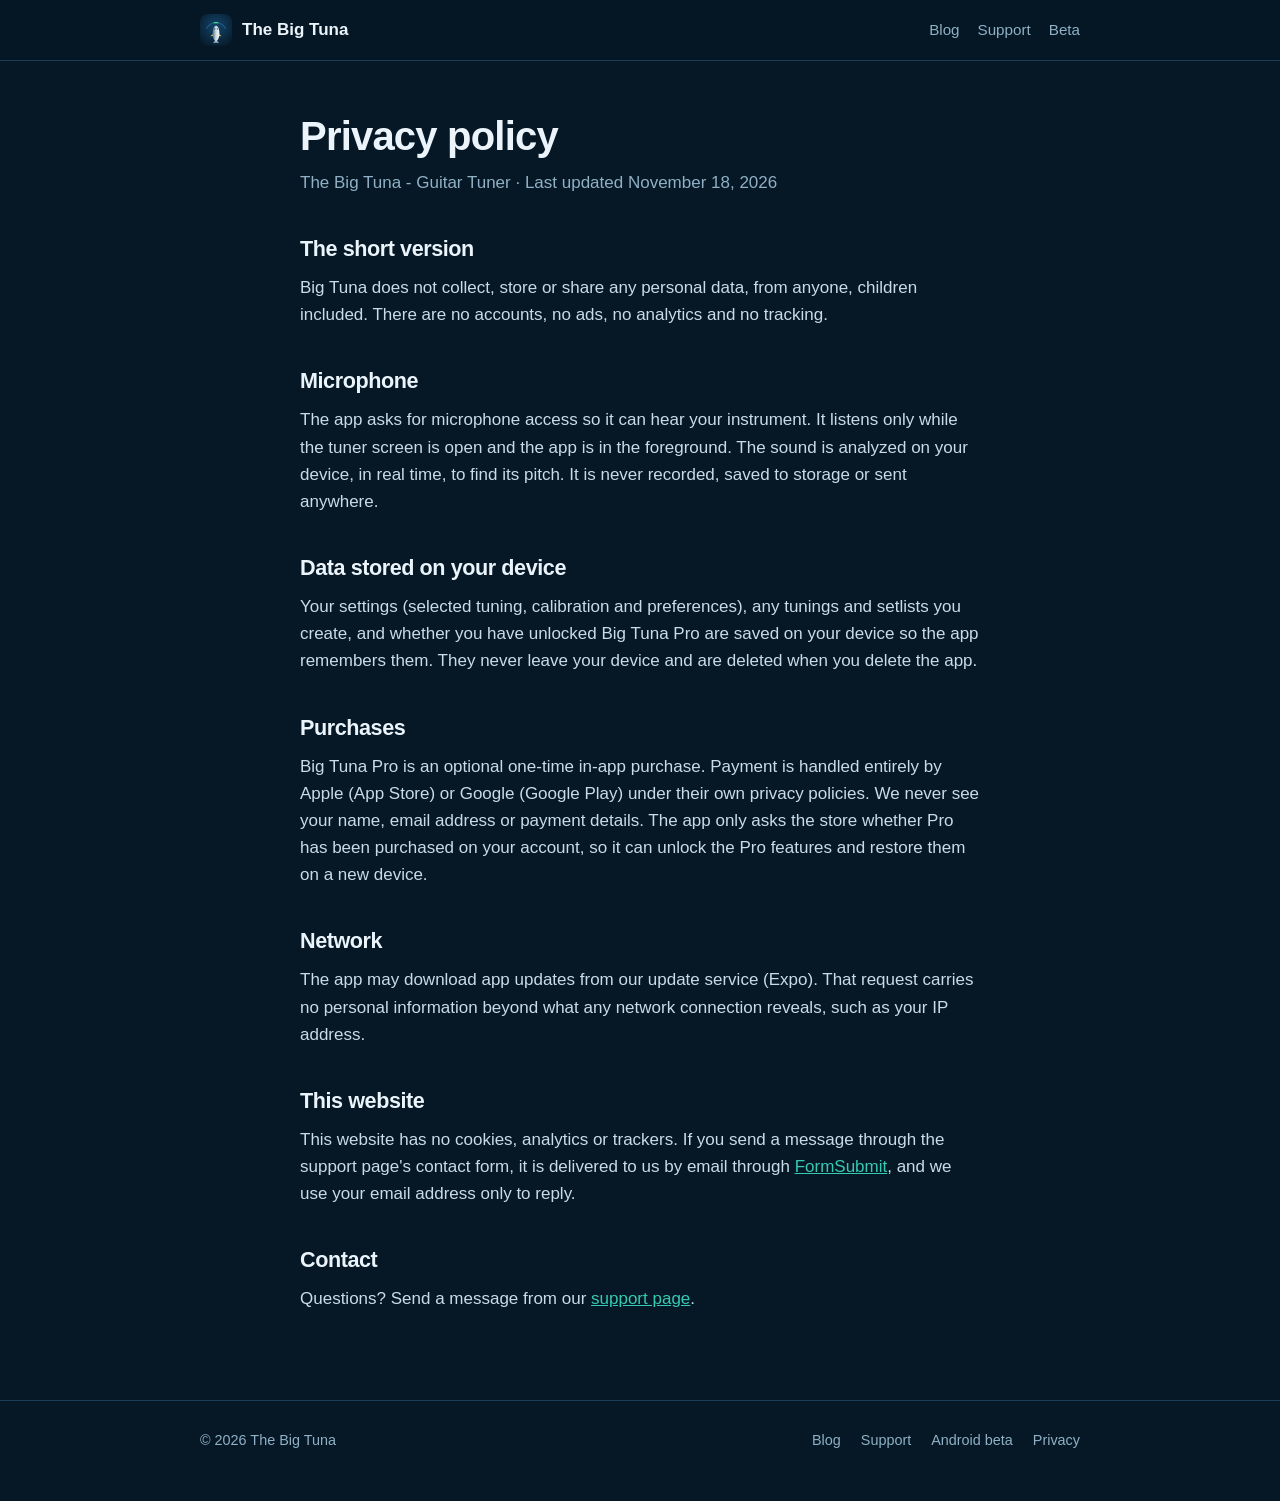
==== privacy/index.html @ bd8655a1 "Deploy site 2026-11-20T17:50Z" ====
<!doctype html>
<html lang="en">
<head>
  <meta charset="utf-8">
  <meta name="viewport" content="width=device-width, initial-scale=1">
  <title>Big Tuna Privacy Policy</title>
  <meta name="description" content="The Big Tuna - Guitar Tuner collects no personal data: no accounts, no ads, no analytics. Sound is analyzed on your phone and never recorded.">
  <link rel="canonical" href="https://tnrich.github.io/big-tuna-site/privacy/">
  <meta name="theme-color" content="#061826">
  <meta property="og:type" content="website">
  <meta property="og:site_name" content="The Big Tuna">
  <meta property="og:url" content="https://tnrich.github.io/big-tuna-site/privacy/">
  <meta property="og:title" content="Big Tuna Privacy Policy">
  <meta property="og:description" content="The Big Tuna - Guitar Tuner collects no personal data: no accounts, no ads, no analytics. Sound is analyzed on your phone and never recorded.">
  <meta property="og:image" content="https://tnrich.github.io/big-tuna-site/img/og.png">
  <meta name="twitter:card" content="summary_large_image">
  <link rel="icon" href="../img/favicon.png">
  <link rel="stylesheet" href="../style.css?v=20eb42f7">
</head>
<body>

<nav>
  <div class="wrap">
    <a class="brand" href="../"><img src="../img/icon.png" alt=""><span>The Big Tuna</span></a>
    <a class="link" href="../blog/">Blog</a>
    <a class="link" href="../support/">Support</a>
    <a class="link" href="../beta/">Beta</a>
  </div>
</nav>

<main class="wrap narrow prose">
<h1>Privacy policy</h1>
<p class="meta">The Big Tuna - Guitar Tuner · Last updated November 18, 2026</p>

<h2>The short version</h2>
<p>Big Tuna does not collect, store or share any personal data, from anyone, children included.
There are no accounts, no ads, no analytics and no tracking.</p>

<h2>Microphone</h2>
<p>The app asks for microphone access so it can hear your instrument. It listens only while the
tuner screen is open and the app is in the foreground. The sound is analyzed on your device, in
real time, to find its pitch. It is never recorded, saved to storage or sent anywhere.</p>

<h2>Data stored on your device</h2>
<p>Your settings (selected tuning, calibration and preferences), any tunings and setlists you create,
and whether you have unlocked Big Tuna Pro are saved on your device so the app remembers them. They
never leave your device and are deleted when you delete the app.</p>

<h2>Purchases</h2>
<p>Big Tuna Pro is an optional one-time in-app purchase. Payment is handled entirely by Apple (App
Store) or Google (Google Play) under their own privacy policies. We never see your name, email
address or payment details. The app only asks the store whether Pro has been purchased on your
account, so it can unlock the Pro features and restore them on a new device.</p>

<h2>Network</h2>
<p>The app may download app updates from our update service (Expo). That request carries no personal
information beyond what any network connection reveals, such as your IP address.</p>

<h2>This website</h2>
<p>This website has no cookies, analytics or trackers. If you send a message through the support
page's contact form, it is delivered to us by email through <a href="https://formsubmit.co/">FormSubmit</a>,
and we use your email address only to reply.</p>

<h2>Contact</h2>
<p>Questions? Send a message from our <a href="../support/#contact">support page</a>.</p>
</main>

<footer>
  <div class="wrap">
    <span>© 2026 The Big Tuna</span>
    <a href="../blog/">Blog</a>
    <a href="../support/">Support</a>
    <a href="../beta/">Android beta</a>
    <a href="../privacy/">Privacy</a>
  </div>
</footer>
</body>
</html>
---- style.css ----
:root {
  --bg: #061826;
  --raised: #0c2438;
  --raised-2: #123049;
  --border: #1c3d58;
  --text: #eaf4fa;
  --muted: #8fb0c5;
  --accent: #36c9b4;
  --green: #45e08f;
  --gold: #f2c14e;
  --coral: #ff8a5b;
  --grid: rgba(54, 201, 180, 0.06);
}

* { margin: 0; padding: 0; box-sizing: border-box; }
html { scroll-behavior: smooth; }
body {
  background: var(--bg);
  color: var(--text);
  font: 17px/1.6 -apple-system, BlinkMacSystemFont, "Segoe UI", Roboto, Helvetica, Arial, sans-serif;
  -webkit-font-smoothing: antialiased;
}
a { color: var(--accent); }
img { max-width: 100%; }

.wrap { max-width: 920px; margin: 0 auto; padding: 0 20px; }
.narrow { max-width: 720px; }

/* Nav */
nav { border-bottom: 1px solid var(--border); padding: 14px 0; background: rgba(6, 24, 38, 0.85); position: sticky; top: 0; z-index: 20; backdrop-filter: blur(10px); -webkit-backdrop-filter: blur(10px); }
nav .wrap { display: flex; align-items: center; gap: 18px; }
nav img { width: 32px; height: 32px; border-radius: 8px; }
nav .brand { display: flex; align-items: center; gap: 10px; font-weight: 700; color: var(--text); text-decoration: none; margin-right: auto; white-space: nowrap; }
nav a.link { color: var(--muted); text-decoration: none; font-size: 0.95rem; white-space: nowrap; }
nav a.link:hover, nav a.link[aria-current] { color: var(--text); }
@media (max-width: 480px) {
  nav .wrap { gap: 12px; }
  nav .brand span { display: none; }
  nav a.link { font-size: 0.9rem; }
}

/* Hero */
.hero {
  position: relative;
  overflow: hidden;
  padding: 72px 0 64px;
  text-align: center;
  background:
    radial-gradient(ellipse 60% 55% at 50% 20%, rgba(54, 201, 180, 0.16), transparent 70%),
    linear-gradient(var(--grid) 1px, transparent 1px) 0 0 / 40px 40px,
    linear-gradient(90deg, var(--grid) 1px, transparent 1px) 0 0 / 40px 40px;
  border-bottom: 1px solid var(--border);
}
.hero .icon { width: 112px; height: 112px; border-radius: 26px; box-shadow: 0 12px 48px rgba(54, 201, 180, 0.28); }
.hero h1 { font-size: clamp(2.3rem, 7vw, 3.8rem); line-height: 1.05; letter-spacing: -0.03em; margin: 28px 0 14px; }
.hero h1 .green { color: var(--green); display: block; }
.hero .tagline { font-size: clamp(1.1rem, 2.6vw, 1.35rem); color: var(--muted); max-width: 560px; margin: 0 auto; }
.ctas { display: flex; gap: 12px; justify-content: center; flex-wrap: wrap; margin-top: 30px; }
.btn {
  display: inline-flex; align-items: center; gap: 8px;
  background: var(--accent); color: var(--bg);
  font-weight: 700; text-decoration: none;
  padding: 13px 26px; border-radius: 999px; border: 0;
  font-size: 1rem; cursor: pointer; font-family: inherit;
}
.btn:hover { background: var(--green); }
.btn.ghost { background: transparent; color: var(--text); border: 1px solid var(--border); }
.btn.ghost:hover { border-color: var(--accent); background: transparent; }
.btn.soon { background: var(--raised); color: var(--muted); border: 1px solid var(--border); cursor: default; }
.pills { display: flex; gap: 10px; justify-content: center; flex-wrap: wrap; margin-top: 26px; }
.pill { border: 1px solid var(--border); background: var(--raised); border-radius: 999px; padding: 6px 16px; font-size: 0.9rem; font-weight: 600; }
.pill.green { color: var(--green); }

/* Sections */
section { padding: 64px 0; }
section + section { border-top: 1px solid var(--border); }
h2 { font-size: clamp(1.6rem, 4vw, 2rem); line-height: 1.2; letter-spacing: -0.02em; margin-bottom: 12px; }
h2 .accent { color: var(--green); }
.lede { color: var(--muted); max-width: 620px; margin-bottom: 28px; }
.center { text-align: center; }
.center .lede { margin-left: auto; margin-right: auto; }

.steps { list-style: none; counter-reset: step; display: grid; gap: 14px; grid-template-columns: repeat(auto-fit, minmax(240px, 1fr)); }
.steps li { counter-increment: step; background: var(--raised); border: 1px solid var(--border); border-radius: 14px; padding: 22px 20px 20px; }
.steps li::before {
  content: counter(step);
  display: flex; align-items: center; justify-content: center;
  width: 32px; height: 32px; border-radius: 50%;
  background: var(--accent); color: var(--bg); font-weight: 800; margin-bottom: 12px;
}
.steps strong { display: block; margin-bottom: 4px; }
.steps span { color: var(--muted); font-size: 0.95rem; }

.cards { display: grid; grid-template-columns: repeat(auto-fit, minmax(250px, 1fr)); gap: 16px; }
.cards.two { grid-template-columns: repeat(2, 1fr); }
@media (max-width: 640px) { .cards.two { grid-template-columns: 1fr; } }
.card { background: var(--raised); border: 1px solid var(--border); border-radius: 14px; padding: 22px; }
.card h3 { font-size: 1.08rem; margin-bottom: 8px; }
.card p { color: var(--muted); font-size: 0.95rem; }
.card .tag { display: inline-block; font-size: 0.7rem; font-weight: 800; letter-spacing: 0.06em; color: var(--bg); background: var(--gold); border-radius: 6px; padding: 1px 7px; margin-left: 6px; vertical-align: 2px; }

.chips { display: flex; flex-wrap: wrap; gap: 8px; margin-top: 8px; }
.chips span { background: var(--raised-2); border: 1px solid var(--border); border-radius: 999px; padding: 4px 12px; font-size: 0.88rem; }

.pro { background: linear-gradient(180deg, rgba(242, 193, 78, 0.07), transparent); border: 1px solid rgba(242, 193, 78, 0.35); border-radius: 18px; padding: 28px; }
.pro h2 .gold { color: var(--gold); }
.pro ul { list-style: none; display: grid; gap: 10px 24px; grid-template-columns: repeat(auto-fit, minmax(250px, 1fr)); margin: 18px 0 8px; }
.pro li { padding-left: 26px; position: relative; color: var(--muted); }
.pro li::before { content: "✓"; position: absolute; left: 0; color: var(--gold); font-weight: 800; }
.pro li strong { color: var(--text); }
.pro .note { color: var(--muted); font-size: 0.95rem; margin-top: 12px; }

/* Screenshot carousel */
.carousel { position: relative; max-width: 330px; margin: 8px auto 0; }
.shots { display: flex; gap: 16px; overflow-x: auto; scroll-snap-type: x mandatory; scrollbar-width: none; }
.shots::-webkit-scrollbar { display: none; }
.shots img { flex: 0 0 100%; width: 100%; height: auto; scroll-snap-align: center; border-radius: 26px; border: 1px solid var(--border); cursor: zoom-in; }
.carousel .arrow { position: absolute; top: 45%; transform: translateY(-50%); width: 42px; height: 42px; border-radius: 50%; border: 1px solid var(--border); background: rgba(6, 24, 38, 0.8); color: var(--text); font-size: 1.3rem; line-height: 1; cursor: pointer; }
.carousel .arrow:hover { border-color: var(--accent); }
.carousel .prev { left: -60px; }
.carousel .next { right: -60px; }
@media (max-width: 480px) { .carousel .prev { left: 8px; } .carousel .next { right: 8px; } }
.dots { display: flex; justify-content: center; gap: 8px; margin-top: 16px; }
.dots button { width: 8px; height: 8px; border-radius: 50%; border: 0; padding: 0; background: var(--border); cursor: pointer; }
.dots button.active { background: var(--accent); }
.lightbox { position: fixed; inset: 0; z-index: 50; display: none; align-items: center; justify-content: center; background: rgba(0, 0, 0, 0.9); padding: 24px; cursor: zoom-out; }
.lightbox.open { display: flex; }
.lightbox img { max-height: 100%; max-width: 100%; border-radius: 24px; }

/* FAQ */
.faq details { background: var(--raised); border: 1px solid var(--border); border-radius: 12px; margin-bottom: 10px; }
.faq summary { cursor: pointer; padding: 16px 20px; font-weight: 600; list-style: none; position: relative; padding-right: 48px; }
.faq summary::-webkit-details-marker { display: none; }
.faq summary::after { content: "+"; position: absolute; right: 20px; top: 50%; transform: translateY(-50%); color: var(--accent); font-size: 1.4rem; font-weight: 400; }
.faq details[open] summary::after { content: "−"; }
.faq details p { padding: 0 20px 18px; color: var(--muted); }

.readnext { display: grid; gap: 10px; }
.readnext a { display: block; background: var(--raised); border: 1px solid var(--border); border-radius: 12px; padding: 14px 18px; color: var(--text); text-decoration: none; font-weight: 600; }
.readnext a:hover { border-color: var(--accent); }
.readnext a span { display: block; color: var(--muted); font-weight: 400; font-size: 0.92rem; }

/* Prose pages: support, privacy, beta, blog posts */
.prose { padding-top: 52px; padding-bottom: 72px; }
.prose h1 { font-size: clamp(1.9rem, 5vw, 2.5rem); line-height: 1.15; letter-spacing: -0.02em; margin-bottom: 10px; }
.prose .meta { color: var(--muted); margin-bottom: 32px; }
.prose h2 { font-size: 1.35rem; margin: 40px 0 12px; }
.prose h3 { font-size: 1.1rem; margin: 28px 0 8px; }
.prose p, .prose ul, .prose ol, .prose table, .prose pre { margin-bottom: 16px; }
.prose p, .prose li { color: #c9dbe6; }
.prose strong { color: var(--text); }
.prose ul, .prose ol { padding-left: 24px; }
.prose li { margin: 6px 0; }
.prose li::marker { color: var(--accent); }
.prose code { background: var(--raised); border: 1px solid var(--border); border-radius: 6px; padding: 1px 6px; font-size: 0.88em; }
.prose pre { background: var(--raised); border: 1px solid var(--border); border-radius: 12px; padding: 16px; overflow-x: auto; font-size: 0.88rem; line-height: 1.5; }
.prose pre code { background: none; border: 0; padding: 0; }
.prose blockquote { border-left: 3px solid var(--accent); padding-left: 16px; color: var(--muted); margin: 0 0 16px; }
.prose hr { border: 0; border-top: 1px solid var(--border); margin: 36px 0; }
.table-wrap { overflow-x: auto; margin-bottom: 16px; border: 1px solid var(--border); border-radius: 12px; }
.prose table { border-collapse: collapse; width: 100%; font-size: 0.93rem; margin: 0; }
.prose th, .prose td { text-align: left; padding: 9px 14px; border-bottom: 1px solid var(--border); white-space: nowrap; }
.prose th { background: var(--raised); color: var(--text); font-weight: 700; }
.prose td { color: #c9dbe6; }
.prose tr:last-child td { border-bottom: 0; }
.prose td.num, .prose th.num { text-align: right; font-variant-numeric: tabular-nums; }
.callout { background: var(--raised); border: 1px solid var(--border); border-left: 3px solid var(--accent); border-radius: 12px; padding: 16px 20px; margin: 20px 0 24px; }
.callout p:last-child { margin-bottom: 0; }
.callout.app { border-left-color: var(--gold); }
figure.shot { max-width: 300px; margin: 20px auto 26px; }
figure.shot img { display: block; width: 100%; height: auto; border: 1px solid var(--border); border-radius: 18px; }
figcaption { font-size: 0.86rem; color: var(--muted); margin-top: 8px; text-align: center; line-height: 1.45; }
.steps-list { padding-left: 1.4em; }
.steps-list li { margin: 0 0 1em; padding-left: 4px; }
.steps-list a { overflow-wrap: anywhere; }
.post-cta { margin-top: 40px; padding: 22px; background: var(--raised); border: 1px solid var(--border); border-radius: 14px; display: flex; gap: 16px; align-items: center; }
.post-cta img { width: 56px; height: 56px; border-radius: 13px; flex: none; }
.post-cta p { margin: 0 !important; color: var(--muted); }
.post-cta strong { display: block; color: var(--text); }

/* Blog index */
.posts { list-style: none; padding: 0 !important; }
.posts li { border-top: 1px solid var(--border); padding: 22px 0; margin: 0 !important; }
.posts li:last-child { border-bottom: 1px solid var(--border); }
.posts h2 { font-size: 1.2rem; margin: 0 0 6px; }
.posts h2 a { color: var(--text); text-decoration: none; }
.posts h2 a:hover { color: var(--accent); }
.posts p { margin: 0 0 6px !important; }
.posts .date { color: var(--muted); font-size: 0.88rem; }

/* Support contact form */
.contact-form { margin-top: 16px; display: grid; gap: 14px; }
.contact-form .row { display: grid; grid-template-columns: 1fr 1fr; gap: 14px; }
.contact-form label { display: grid; gap: 6px; font-size: 15px; font-weight: 600; }
.contact-form .opt { font-weight: 400; color: var(--muted); }
.contact-form input, .contact-form select, .contact-form textarea { width: 100%; background: var(--bg); color: var(--text); border: 1px solid var(--border); border-radius: 8px; padding: 10px 12px; font: inherit; font-weight: 400; }
.contact-form textarea { resize: vertical; }
.contact-form input:focus, .contact-form select:focus, .contact-form textarea:focus { outline: none; border-color: var(--accent); }
.contact-form button { justify-self: start; }
.contact-form button:disabled { opacity: 0.6; cursor: default; }
.contact-form .hp { position: absolute; left: -9999px; }
.form-status { margin: 0 !important; color: var(--green) !important; }
.form-status:empty { display: none; }
.form-status.error { color: var(--coral) !important; }
@media (max-width: 600px) { .contact-form .row { grid-template-columns: 1fr; } }

/* Footer */
footer { border-top: 1px solid var(--border); padding: 28px 0 48px; color: var(--muted); font-size: 0.9rem; }
footer .wrap { display: flex; flex-wrap: wrap; gap: 8px 20px; align-items: center; }
footer a { color: var(--muted); text-decoration: none; }
footer a:hover { color: var(--text); }
footer span:first-child { margin-right: auto; }
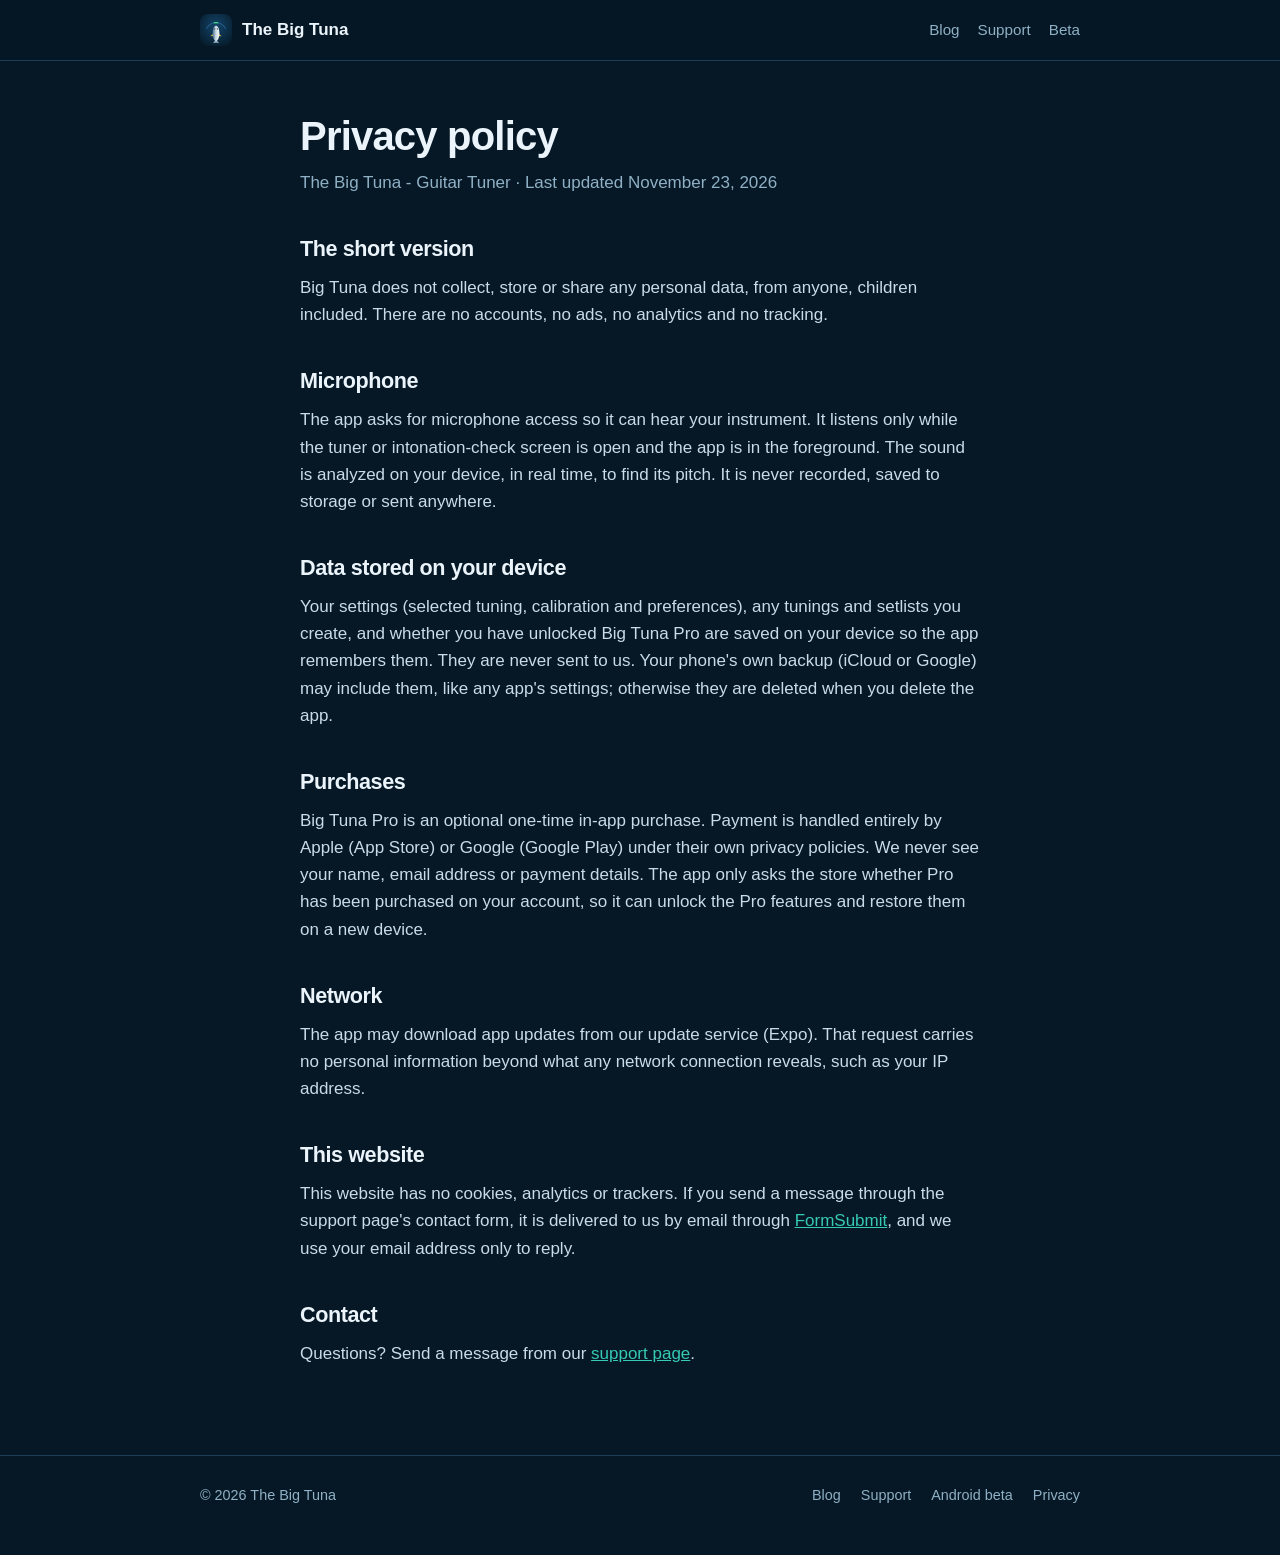
==== commit 65fcf8aa: "Deploy site 2026-11-23T18:23Z" ====
--- a/privacy/index.html
+++ b/privacy/index.html
@@ -30,7 +30,7 @@
 
 <main class="wrap narrow prose">
 <h1>Privacy policy</h1>
-<p class="meta">The Big Tuna - Guitar Tuner · Last updated November 18, 2026</p>
+<p class="meta">The Big Tuna - Guitar Tuner · Last updated November 23, 2026</p>
 
 <h2>The short version</h2>
 <p>Big Tuna does not collect, store or share any personal data, from anyone, children included.
@@ -38,13 +38,14 @@
 
 <h2>Microphone</h2>
 <p>The app asks for microphone access so it can hear your instrument. It listens only while the
-tuner screen is open and the app is in the foreground. The sound is analyzed on your device, in
-real time, to find its pitch. It is never recorded, saved to storage or sent anywhere.</p>
+tuner or intonation-check screen is open and the app is in the foreground. The sound is
+analyzed on your device, in real time, to find its pitch. It is never recorded, saved to storage or sent anywhere.</p>
 
 <h2>Data stored on your device</h2>
 <p>Your settings (selected tuning, calibration and preferences), any tunings and setlists you create,
 and whether you have unlocked Big Tuna Pro are saved on your device so the app remembers them. They
-never leave your device and are deleted when you delete the app.</p>
+are never sent to us. Your phone's own backup (iCloud or Google) may include them, like any app's
+settings; otherwise they are deleted when you delete the app.</p>
 
 <h2>Purchases</h2>
 <p>Big Tuna Pro is an optional one-time in-app purchase. Payment is handled entirely by Apple (App
